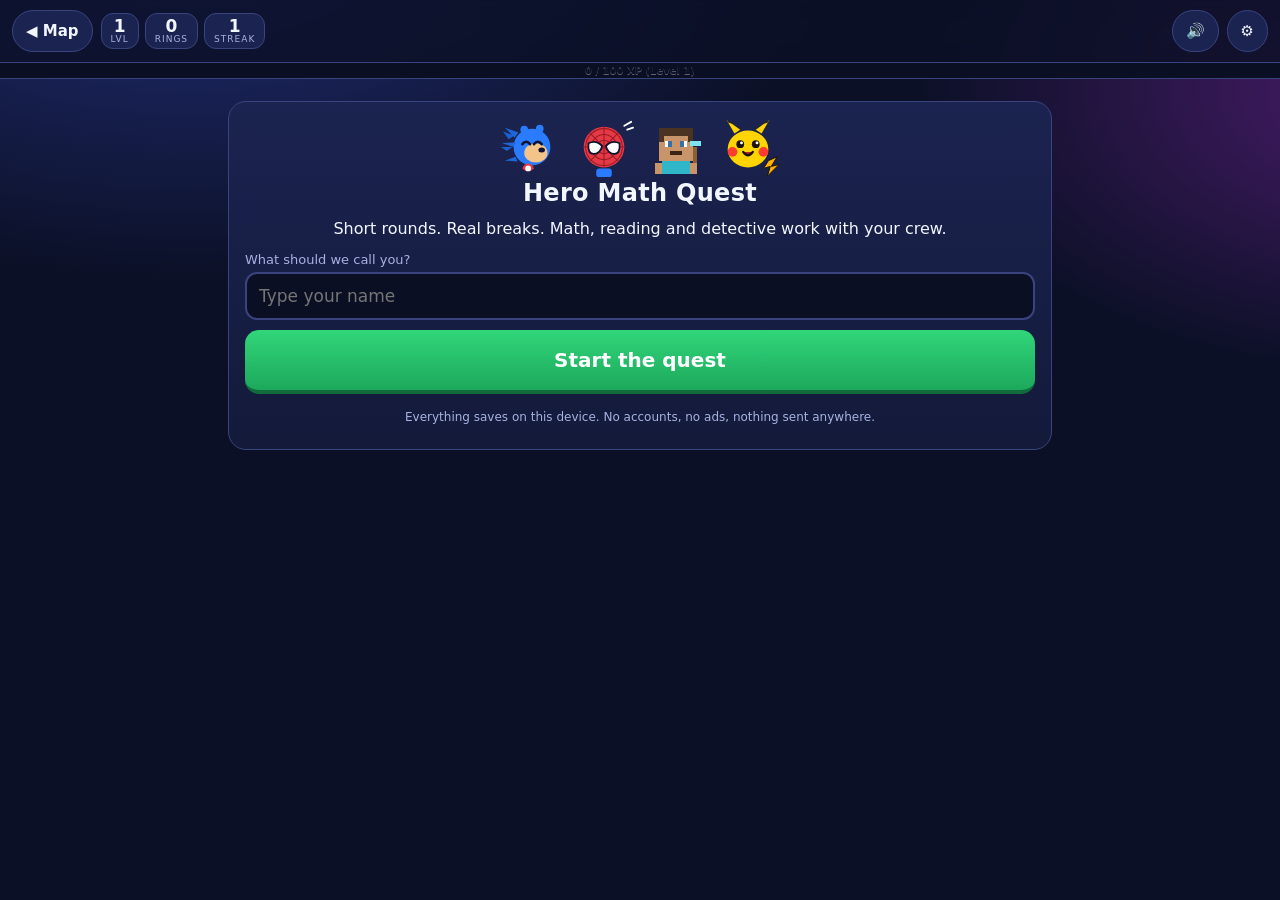
==== index.html @ c88f2ae6 "Hero Math Quest: worksheet-driven math, reading and logic game Turns six printed 3rd/4th grade works" ====
<!DOCTYPE html>
<html lang="en">
<head>
<meta charset="utf-8">
<meta name="viewport" content="width=device-width, initial-scale=1, viewport-fit=cover">
<title>Hero Math Quest</title>
<meta name="description" content="Math, reading and logic quests starring a speedster, a web-hero, a blocky miner and an electric mouse.">
<meta name="theme-color" content="#0b1026">
<link rel="stylesheet" href="css/style.css">
<link rel="icon" href="data:image/svg+xml,<svg xmlns='http://www.w3.org/2000/svg' viewBox='0 0 32 32'><text y='26' font-size='26'>&#9733;</text></svg>">
</head>
<body>

<div id="fx-layer" aria-hidden="true"></div>

<header id="topbar">
  <button id="btn-home" class="chip" type="button" title="Back to map">&#9664; Map</button>
  <div id="hud">
    <span class="hud-item" title="Level"><b id="hud-level">1</b><small>LVL</small></span>
    <span class="hud-item" title="Rings (coins)"><b id="hud-coins">0</b><small>RINGS</small></span>
    <span class="hud-item" title="Day streak"><b id="hud-streak">0</b><small>STREAK</small></span>
  </div>
  <div id="topbar-right">
    <button id="btn-sound" class="chip" type="button" title="Sound on/off">&#128266;</button>
    <button id="btn-settings" class="chip" type="button" title="Settings">&#9881;</button>
  </div>
</header>

<div id="xpwrap"><div id="xpbar"></div><span id="xptext">0 / 100 XP</span></div>

<main id="app" aria-live="polite"></main>

<div id="modal" class="hidden" role="dialog" aria-modal="true">
  <div id="modal-card"></div>
</div>

<script type="module" src="js/main.js"></script>
</body>
</html>
---- css/style.css ----
/* Hero Math Quest - arcade theme. Mobile first, big touch targets. */

:root{
  --bg:#0b1026;
  --bg2:#131a3a;
  --panel:#1b2350;
  --panel2:#232c60;
  --ink:#f2f6ff;
  --muted:#a7b2e0;
  --line:#39447f;

  --sonic:#2a7bff;
  --mine:#5ac35a;
  --spidey:#e63946;
  --poke:#ffd400;
  --mystery:#a259ff;
  --detective:#ff8a3d;
  --logic:#19d3c5;
  --story:#ff5fa2;

  --good:#31d67a;
  --bad:#ff5c72;
  --radius:18px;
  --tap:56px;
}

*{box-sizing:border-box}
html,body{margin:0;padding:0}
body{
  background:
    radial-gradient(1100px 620px at 15% -10%, #22307a 0%, transparent 60%),
    radial-gradient(900px 520px at 110% 10%, #4a1c6b 0%, transparent 55%),
    var(--bg);
  color:var(--ink);
  font-family:"Baloo 2",Verdana,"Trebuchet MS",system-ui,-apple-system,sans-serif;
  min-height:100vh;
  -webkit-text-size-adjust:100%;
  overscroll-behavior:contain;
}
body.focus-mode #topbar #hud,
body.focus-mode #xpwrap{display:none}

h1,h2,h3{margin:0 0 .4em;line-height:1.15;letter-spacing:.3px}
p{line-height:1.55;margin:.5em 0}
button{font-family:inherit}
.hidden{display:none !important}

/* ---------- top bar ---------- */
#topbar{
  position:sticky;top:0;z-index:40;
  display:flex;align-items:center;gap:8px;
  padding:10px 12px calc(10px + env(safe-area-inset-top,0)) 12px;
  padding-top:calc(10px + env(safe-area-inset-top,0));
  background:rgba(11,16,38,.82);backdrop-filter:blur(10px);
  border-bottom:1px solid var(--line);
}
#topbar-right{margin-left:auto;display:flex;gap:8px}
.chip{
  background:var(--panel);color:var(--ink);border:1px solid var(--line);
  border-radius:999px;padding:9px 13px;font-size:15px;font-weight:700;
  cursor:pointer;min-height:42px;
}
.chip:active{transform:translateY(1px)}
#hud{display:flex;gap:6px;flex-wrap:wrap}
.hud-item{
  background:var(--panel);border:1px solid var(--line);border-radius:12px;
  padding:4px 9px;display:flex;flex-direction:column;align-items:center;line-height:1
}
.hud-item b{font-size:17px}
.hud-item small{font-size:9px;color:var(--muted);letter-spacing:1px}

#xpwrap{position:relative;height:16px;background:#0a0f24;border-bottom:1px solid var(--line)}
#xpbar{height:100%;width:0;background:linear-gradient(90deg,#ffd400,#ff8a3d);transition:width .5s ease}
#xptext{
  position:absolute;inset:0;text-align:center;font-size:10px;line-height:16px;
  color:#0b1026;font-weight:800;text-shadow:0 1px 0 rgba(255,255,255,.35)
}

#app{max-width:860px;margin:0 auto;padding:16px 14px 90px}

/* ---------- generic panels ---------- */
.panel{
  background:linear-gradient(180deg,var(--panel),var(--bg2));
  border:1px solid var(--line);border-radius:var(--radius);
  padding:16px;margin:0 0 14px;
}
.muted{color:var(--muted)}
.center{text-align:center}
.row{display:flex;gap:10px;flex-wrap:wrap;align-items:center}
.spacer{flex:1}

.btn{
  display:inline-flex;align-items:center;justify-content:center;gap:8px;
  background:linear-gradient(180deg,#3550c8,#2536a0);
  color:#fff;border:0;border-bottom:4px solid #17206b;
  border-radius:14px;padding:0 20px;min-height:var(--tap);
  font-size:18px;font-weight:800;cursor:pointer;
}
.btn:active{transform:translateY(2px);border-bottom-width:2px}
.btn.big{width:100%;font-size:20px;min-height:64px}
.btn.ghost{background:transparent;border:2px solid var(--line);border-bottom-width:2px;color:var(--ink)}
.btn.go{background:linear-gradient(180deg,#31d67a,#1da85c);border-bottom-color:#116b3a}
.btn.warn{background:linear-gradient(180deg,#ff8a3d,#e0641a);border-bottom-color:#8c3c08}

/* ---------- player card ---------- */
#playercard{display:flex;gap:14px;align-items:center}
#playercard .avatar{width:74px;height:74px;flex:0 0 74px}
#playercard .who{flex:1;min-width:0}
#playercard h2{margin:0;font-size:22px}
.badgestrip{display:flex;gap:5px;flex-wrap:wrap;margin-top:6px}
.badge{
  font-size:11px;padding:3px 8px;border-radius:999px;
  background:#0a0f24;border:1px solid var(--line);color:var(--muted)
}
.badge.on{background:linear-gradient(180deg,#ffd400,#ff8a3d);color:#231a00;border-color:#ffd400;font-weight:800}

/* ---------- world map ---------- */
.worldgrid{display:grid;grid-template-columns:repeat(auto-fill,minmax(158px,1fr));gap:12px}
.world{
  position:relative;text-align:left;cursor:pointer;color:var(--ink);
  background:linear-gradient(180deg,var(--panel2),var(--bg2));
  border:2px solid var(--line);border-bottom-width:5px;border-radius:var(--radius);
  padding:12px;min-height:150px;display:flex;flex-direction:column;gap:6px;
}
.world:active{transform:translateY(2px)}
.world .art{height:56px;display:flex;align-items:center;justify-content:center}
.world .art svg{height:56px;width:auto}
.world b{font-size:16px;line-height:1.15}
.world span{font-size:12px;color:var(--muted);line-height:1.3}
.world .lvlpill{
  position:absolute;top:8px;right:8px;font-size:10px;font-weight:800;
  background:#0a0f24;border:1px solid var(--line);border-radius:999px;padding:2px 7px
}
.world[data-c="sonic"]{border-color:var(--sonic)}
.world[data-c="mine"]{border-color:var(--mine)}
.world[data-c="spidey"]{border-color:var(--spidey)}
.world[data-c="poke"]{border-color:var(--poke)}
.world[data-c="mystery"]{border-color:var(--mystery)}
.world[data-c="detective"]{border-color:var(--detective)}
.world[data-c="logic"]{border-color:var(--logic)}
.world[data-c="story"]{border-color:var(--story)}
.world[data-c="boss"]{border-color:#fff}

/* ---------- question screen ---------- */
.qhead{display:flex;align-items:center;gap:10px;margin-bottom:10px}
.qhead .sprite{width:56px;height:56px;flex:0 0 56px}
.qhead .qmeta{font-size:12px;color:var(--muted)}
.pips{display:flex;gap:5px;margin-left:auto;flex-wrap:wrap;justify-content:flex-end}
.pip{width:13px;height:13px;border-radius:50%;background:#0a0f24;border:2px solid var(--line)}
.pip.ok{background:var(--good);border-color:var(--good)}
.pip.no{background:var(--bad);border-color:var(--bad)}
.pip.now{border-color:#ffd400;transform:scale(1.25)}

.qcard{
  background:linear-gradient(180deg,#101637,#0c1130);
  border:2px solid var(--line);border-radius:var(--radius);
  padding:18px 16px;margin-bottom:12px;
}
.qtext{font-size:20px;line-height:1.5}
.qtext .num{color:#ffd400;font-weight:800}
.bigexpr{font-size:clamp(38px,12vw,64px);font-weight:800;text-align:center;letter-spacing:2px;margin:6px 0 2px}
.storybox{max-height:44vh;overflow:auto;font-size:17px;line-height:1.6;padding-right:6px}
.storybox p{margin:.55em 0}
.tag{
  display:inline-block;font-size:10px;font-weight:800;letter-spacing:1px;
  padding:3px 8px;border-radius:999px;background:#0a0f24;border:1px solid var(--line);
  color:var(--muted);margin-bottom:8px
}
.tag.trap{background:#4a1220;border-color:var(--bad);color:#ffc2cb}

/* answer input */
.answerline{
  display:flex;align-items:center;justify-content:center;gap:10px;margin:6px 0 10px
}
#answerbox{
  min-width:150px;text-align:center;font-size:38px;font-weight:800;
  background:#0a0f24;border:3px dashed var(--line);border-radius:14px;
  padding:6px 14px;color:#ffd400;min-height:62px;line-height:50px
}
#answerbox.ok{border-color:var(--good);border-style:solid;color:var(--good)}
#answerbox.no{border-color:var(--bad);border-style:solid;color:var(--bad)}

.keypad{display:grid;grid-template-columns:repeat(3,1fr);gap:9px;max-width:340px;margin:0 auto}
.keypad button{
  min-height:60px;font-size:26px;font-weight:800;color:var(--ink);
  background:linear-gradient(180deg,var(--panel2),#1a2250);
  border:1px solid var(--line);border-bottom:4px solid #131a44;border-radius:14px;cursor:pointer
}
.keypad button:active{transform:translateY(2px);border-bottom-width:2px}
.keypad button.act{background:linear-gradient(180deg,#31d67a,#1da85c);border-bottom-color:#116b3a}
.keypad button.del{background:linear-gradient(180deg,#3b4477,#2a3160)}

/* multiple choice */
.choices{display:grid;gap:10px}
.choice{
  text-align:left;font-size:18px;font-weight:700;color:var(--ink);
  background:linear-gradient(180deg,var(--panel2),#1a2250);
  border:2px solid var(--line);border-bottom-width:5px;border-radius:14px;
  padding:14px 16px;min-height:var(--tap);cursor:pointer;line-height:1.35
}
.choice:active{transform:translateY(2px)}
.choice.ok{border-color:var(--good);background:linear-gradient(180deg,#12482c,#0d3220)}
.choice.no{border-color:var(--bad);background:linear-gradient(180deg,#4a1220,#330c16);opacity:.85}
.choice .lt{display:inline-block;width:26px;color:#ffd400;font-weight:800}

/* steps scaffold */
.steps{display:grid;gap:10px;margin:10px 0}
.step{
  display:flex;gap:10px;align-items:center;
  background:#0d1230;border:2px solid var(--line);border-radius:14px;padding:10px 12px
}
.step.done{border-color:var(--good)}
.step.active{border-color:#ffd400;box-shadow:0 0 0 3px rgba(255,212,0,.15)}
.step .n{
  flex:0 0 30px;height:30px;border-radius:50%;background:#0a0f24;border:2px solid var(--line);
  display:flex;align-items:center;justify-content:center;font-weight:800;font-size:14px
}
.step.done .n{background:var(--good);border-color:var(--good);color:#04240f}
.step .lbl{flex:1;font-size:15px}
.step .val{font-weight:800;font-size:20px;color:#ffd400;min-width:44px;text-align:right}

/* feedback */
.fb{border-radius:14px;padding:12px 14px;margin:10px 0;font-size:16px;line-height:1.5}
.fb.ok{background:#12482c;border:2px solid var(--good)}
.fb.no{background:#3a1020;border:2px solid var(--bad)}
.fb b{color:#ffd400}

/* grid puzzle (logic + detective) */
.gridwrap{overflow-x:auto;margin:8px 0}
table.lgrid{border-collapse:collapse;width:100%;min-width:320px;font-size:14px}
table.lgrid th,table.lgrid td{border:1px solid var(--line);padding:7px 6px;text-align:center}
table.lgrid th{background:#0a0f24;color:var(--muted);font-size:12px}
table.lgrid th.rowh{text-align:left;color:var(--ink);font-size:13px}
table.lgrid td button{
  width:100%;min-height:40px;font-size:19px;font-weight:800;cursor:pointer;
  background:#111737;border:1px solid var(--line);border-radius:8px;color:var(--ink)
}
table.lgrid td button[data-v="O"]{background:#12482c;border-color:var(--good);color:#7cf0a8}
table.lgrid td button[data-v="X"]{background:#3a1020;border-color:var(--bad);color:#ffb3bf}

/* clue list */
ul.clues{list-style:none;padding:0;margin:8px 0}
ul.clues li{
  background:#0d1230;border:1px solid var(--line);border-left:4px solid var(--detective);
  border-radius:10px;padding:9px 12px;margin-bottom:7px;font-size:15px;line-height:1.45
}
ul.suspects{list-style:none;padding:0;margin:8px 0}
ul.suspects li{
  background:#0d1230;border:1px solid var(--line);border-radius:10px;
  padding:9px 12px;margin-bottom:7px;font-size:15px
}
ul.suspects li b{color:#ffd400}

/* reward / break screens */
.rewardart{font-size:64px;line-height:1;margin:6px 0}
.bigstat{font-size:52px;font-weight:800;color:#ffd400;line-height:1}
.breaktimer{font-size:66px;font-weight:800;color:#31d67a;letter-spacing:3px}
.brainbreak{background:linear-gradient(180deg,#123a2a,#0c2a1e);border-color:var(--good)}
.movecard{font-size:22px;font-weight:800;line-height:1.35;margin:10px 0}

/* shop */
.shopgrid{display:grid;grid-template-columns:repeat(auto-fill,minmax(120px,1fr));gap:10px}
.shopitem{
  background:linear-gradient(180deg,var(--panel2),#1a2250);border:2px solid var(--line);
  border-radius:14px;padding:10px;text-align:center;cursor:pointer
}
.shopitem.owned{border-color:var(--good)}
.shopitem.equipped{border-color:#ffd400;box-shadow:0 0 0 3px rgba(255,212,0,.18)}
.shopitem svg{height:56px}
.shopitem .price{font-size:13px;color:#ffd400;font-weight:800}

/* modal */
#modal{
  position:fixed;inset:0;z-index:80;display:flex;align-items:center;justify-content:center;
  background:rgba(4,7,20,.72);padding:16px
}
#modal-card{
  background:linear-gradient(180deg,var(--panel),var(--bg2));
  border:2px solid var(--line);border-radius:20px;padding:18px;
  max-width:460px;width:100%;max-height:86vh;overflow:auto
}
input[type=text],input[type=number],select{
  background:#0a0f24;color:var(--ink);border:2px solid var(--line);border-radius:12px;
  padding:12px;font-size:17px;width:100%;font-family:inherit
}
label.field{display:block;margin:10px 0}
label.field span{display:block;font-size:13px;color:var(--muted);margin-bottom:5px}
label.check{display:flex;gap:10px;align-items:center;margin:12px 0;font-size:16px}
label.check input{width:24px;height:24px}

/* fx */
#fx-layer{position:fixed;inset:0;pointer-events:none;z-index:70;overflow:hidden}
.confetti{position:absolute;width:11px;height:11px;border-radius:2px;animation:fall linear forwards}
@keyframes fall{
  0%{transform:translateY(-20px) rotate(0);opacity:1}
  100%{transform:translateY(105vh) rotate(720deg);opacity:.9}
}
.floater{
  position:absolute;font-weight:800;font-size:26px;color:#ffd400;
  text-shadow:0 2px 0 #000;animation:floatup 1s ease-out forwards
}
@keyframes floatup{
  0%{transform:translateY(0) scale(.7);opacity:0}
  25%{transform:translateY(-14px) scale(1.15);opacity:1}
  100%{transform:translateY(-72px) scale(1);opacity:0}
}
.shake{animation:shake .32s}
@keyframes shake{
  0%,100%{transform:translateX(0)}
  20%{transform:translateX(-9px)}40%{transform:translateX(9px)}
  60%{transform:translateX(-5px)}80%{transform:translateX(5px)}
}
.pop{animation:pop .34s}
@keyframes pop{0%{transform:scale(.86)}55%{transform:scale(1.1)}100%{transform:scale(1)}}
.dash{animation:dash .7s ease-out}
@keyframes dash{
  0%{transform:translateX(0)}45%{transform:translateX(46px) scaleX(1.12)}
  100%{transform:translateX(0)}
}
.bob{animation:bob 2.4s ease-in-out infinite}
@keyframes bob{0%,100%{transform:translateY(0)}50%{transform:translateY(-6px)}}

@media (prefers-reduced-motion: reduce){
  *{animation:none !important;transition:none !important}
}
body.no-motion .bob,body.no-motion .dash,body.no-motion .confetti{animation:none !important}
body.no-motion .confetti{display:none}

@media (min-width:620px){
  #app{padding:22px 18px 90px}
  .qtext{font-size:22px}
}
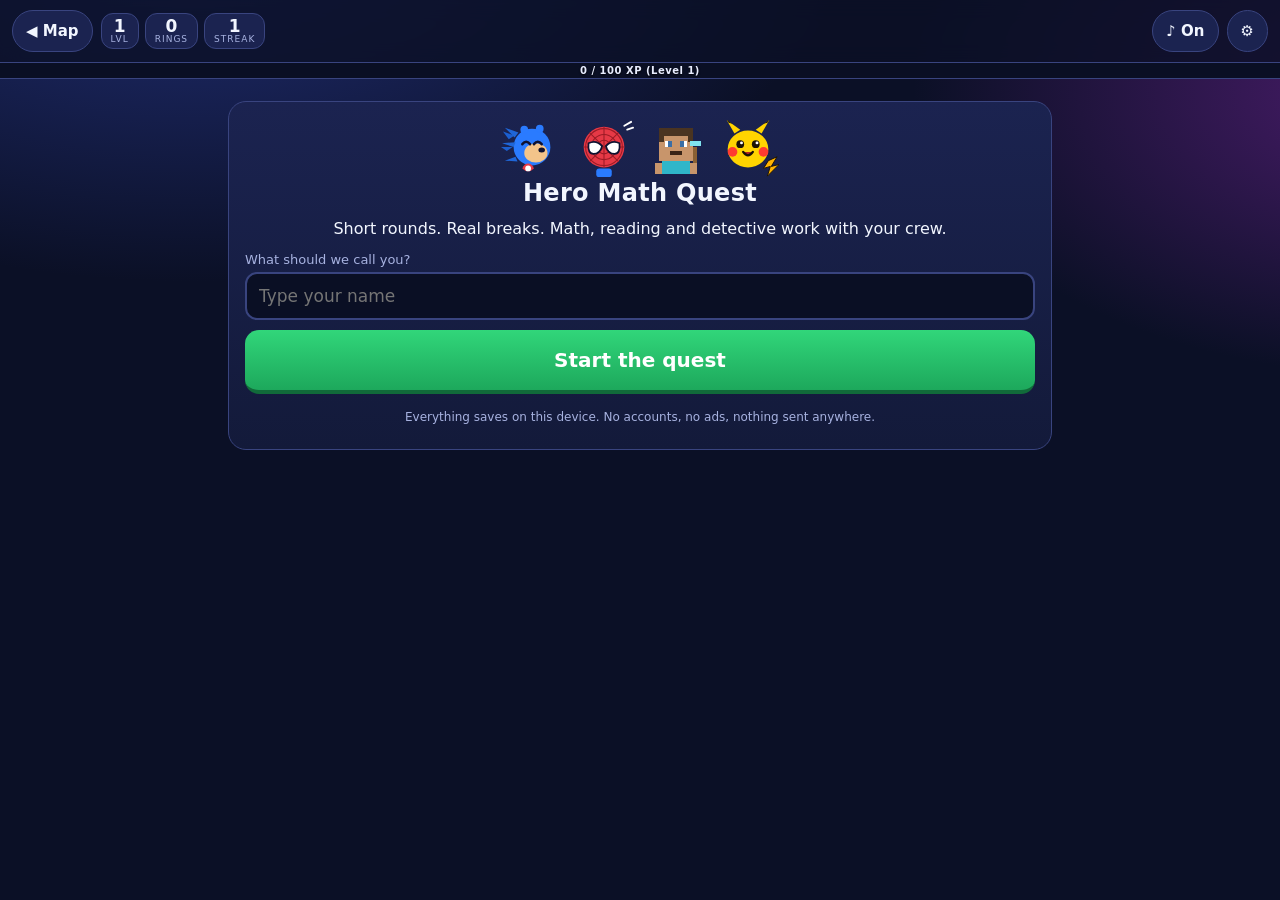
==== commit c1b0890e: "Tune starting difficulty and fix readability details - Start each skill at level 2, and drop single-" ====
--- a/index.html
+++ b/index.html
@@ -21,7 +21,7 @@
     <span class="hud-item" title="Day streak"><b id="hud-streak">0</b><small>STREAK</small></span>
   </div>
   <div id="topbar-right">
-    <button id="btn-sound" class="chip" type="button" title="Sound on/off">&#128266;</button>
+    <button id="btn-sound" class="chip" type="button" title="Sound on/off">&#9834; On</button>
     <button id="btn-settings" class="chip" type="button" title="Settings">&#9881;</button>
   </div>
 </header>
--- a/css/style.css
+++ b/css/style.css
@@ -58,7 +58,7 @@
 .chip{
   background:var(--panel);color:var(--ink);border:1px solid var(--line);
   border-radius:999px;padding:9px 13px;font-size:15px;font-weight:700;
-  cursor:pointer;min-height:42px;
+  cursor:pointer;min-height:42px;white-space:nowrap;
 }
 .chip:active{transform:translateY(1px)}
 #hud{display:flex;gap:6px;flex-wrap:wrap}
@@ -73,7 +73,8 @@
 #xpbar{height:100%;width:0;background:linear-gradient(90deg,#ffd400,#ff8a3d);transition:width .5s ease}
 #xptext{
   position:absolute;inset:0;text-align:center;font-size:10px;line-height:16px;
-  color:#0b1026;font-weight:800;text-shadow:0 1px 0 rgba(255,255,255,.35)
+  color:#e8edff;font-weight:800;letter-spacing:.5px;
+  text-shadow:0 1px 2px rgba(0,0,0,.85)
 }
 
 #app{max-width:860px;margin:0 auto;padding:16px 14px 90px}
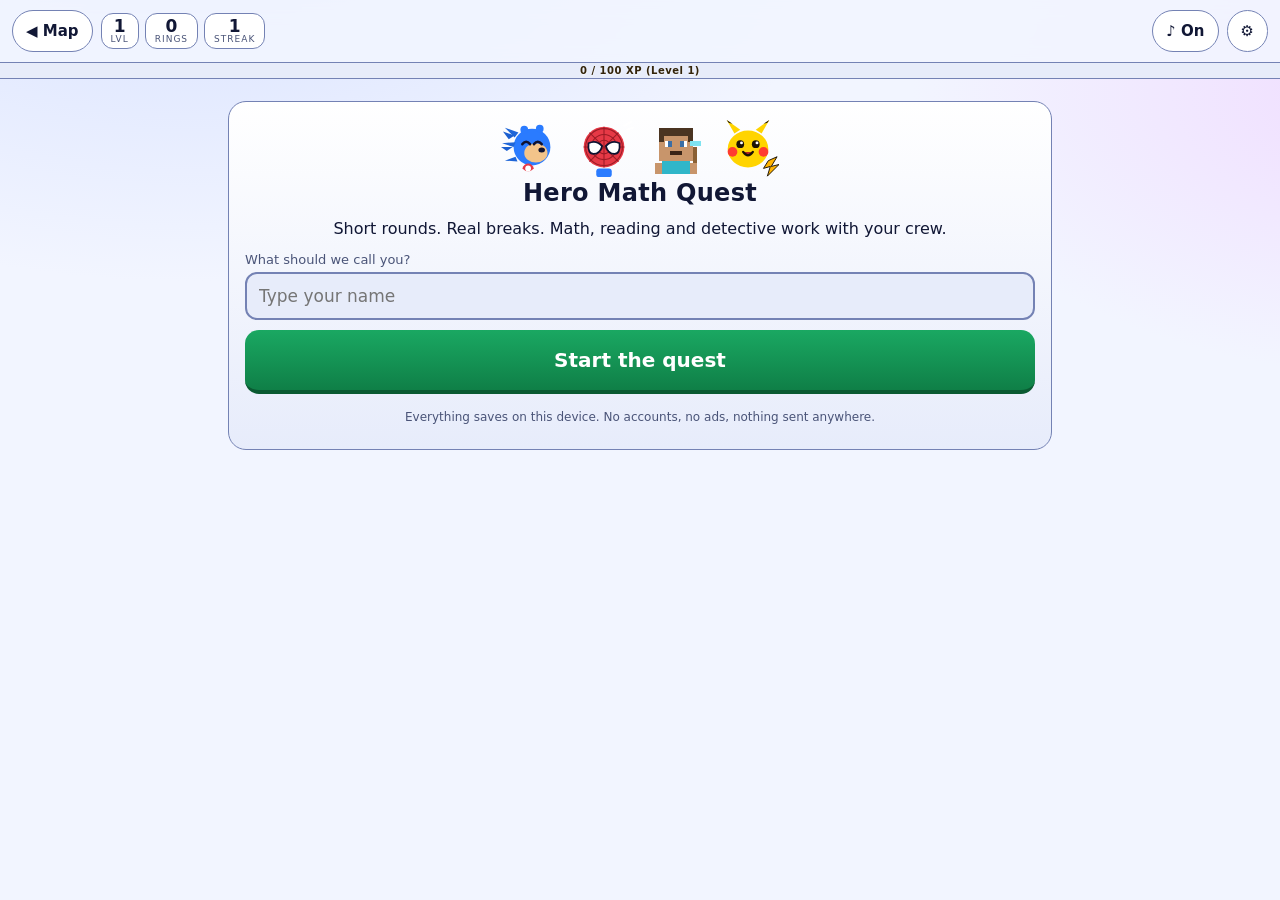
==== commit f11dec11: "Add light / dark / auto color theme The theme follows the device by default and can be pinned to Lig" ====
--- a/index.html
+++ b/index.html
@@ -6,6 +6,20 @@
 <title>Hero Math Quest</title>
 <meta name="description" content="Math, reading and logic quests starring a speedster, a web-hero, a blocky miner and an electric mouse.">
 <meta name="theme-color" content="#0b1026">
+<script>
+  /* Resolve the saved color theme before first paint so light mode never flashes dark. */
+  (function () {
+    var pref = 'auto';
+    try { pref = (JSON.parse(localStorage.getItem('hmq.save.v1') || '{}').theme) || 'auto'; } catch (e) {}
+    var light = pref === 'light' ||
+      (pref !== 'dark' && window.matchMedia && window.matchMedia('(prefers-color-scheme: light)').matches);
+    document.documentElement.dataset.theme = light ? 'light' : 'dark';
+    if (light) {
+      var bar = document.querySelector('meta[name="theme-color"]');
+      if (bar) bar.setAttribute('content', '#f2f5ff');
+    }
+  })();
+</script>
 <link rel="stylesheet" href="css/style.css">
 <link rel="icon" href="data:image/svg+xml,<svg xmlns='http://www.w3.org/2000/svg' viewBox='0 0 32 32'><text y='26' font-size='26'>&#9733;</text></svg>">
 </head>
--- a/css/style.css
+++ b/css/style.css
@@ -1,13 +1,26 @@
-/* Hero Math Quest - arcade theme. Mobile first, big touch targets. */
+/* Hero Math Quest - arcade theme. Mobile first, big touch targets.
+   All colors go through tokens so the light theme is a single override block. */
 
 :root{
+  color-scheme:dark;
+
   --bg:#0b1026;
   --bg2:#131a3a;
+  --bg-glow1:#22307a;
+  --bg-glow2:#4a1c6b;
   --panel:#1b2350;
   --panel2:#232c60;
+  --raise-b:#1a2250;   /* bottom of a raised control gradient */
+  --sunk:#0d1230;      /* step + clue rows */
+  --inset:#0a0f24;     /* recessed wells: xp track, pills, answer box */
+  --cell-bg:#111737;
+  --qcard-a:#101637;
+  --qcard-b:#0c1130;
   --ink:#f2f6ff;
   --muted:#a7b2e0;
   --line:#39447f;
+  --topbar-bg:rgba(11,16,38,.82);
+  --scrim:rgba(4,7,20,.72);
 
   --sonic:#2a7bff;
   --mine:#5ac35a;
@@ -17,19 +30,106 @@
   --detective:#ff8a3d;
   --logic:#19d3c5;
   --story:#ff5fa2;
+  --boss-line:#fff;
 
   --good:#31d67a;
   --bad:#ff5c72;
+  --ok-bg:#12482c;
+  --ok-bg2:#0d3220;
+  --ok-ink:#7cf0a8;
+  --bad-bg:#3a1020;
+  --bad-bg2:#330c16;
+  --bad-ink:#ffb3bf;
+  --on-good-ink:#04240f;
+
+  --accent:#ffd400;        /* decorative fills */
+  --accent2:#ff8a3d;
+  --accent-ink:#ffd400;    /* accent used as text */
+  --accent-line:#ffd400;   /* accent used as an active border */
+  --accent-glow:rgba(255,212,0,.16);
+
+  --btn-a:#3550c8;  --btn-b:#2536a0;  --btn-edge:#17206b;
+  --go-a:#31d67a;   --go-b:#1da85c;   --go-edge:#116b3a;
+  --warn-a:#ff8a3d; --warn-b:#e0641a; --warn-edge:#8c3c08;
+  --key-edge:#131a44;
+  --del-a:#3b4477;  --del-b:#2a3160;
+
+  --xptext-ink:#e8edff;
+  --xptext-shadow:rgba(0,0,0,.85);
+  --fx-ink:#ffd400;
+  --fx-shadow:#000;
+  --focus:#ffd400;
+
   --radius:18px;
   --tap:56px;
+}
+
+/* ---------- light theme ----------
+   data-theme is resolved to "light" or "dark" before first paint (see index.html).
+   Every value here is picked for >=4.5:1 on text and >=3:1 on borders/controls. */
+:root[data-theme="light"]{
+  color-scheme:light;
+
+  --bg:#f2f5ff;
+  --bg2:#e7ecfb;
+  --bg-glow1:#d7e1ff;
+  --bg-glow2:#f0dcff;
+  --panel:#ffffff;
+  --panel2:#f4f7ff;
+  --raise-b:#e6ecfb;
+  --sunk:#eef1fc;
+  --inset:#e7ecfa;
+  --cell-bg:#f4f7ff;
+  --qcard-a:#ffffff;
+  --qcard-b:#f4f7ff;
+  --ink:#111735;
+  --muted:#4a5478;
+  --line:#7482b4;
+  --topbar-bg:rgba(242,245,255,.88);
+  --scrim:rgba(17,23,53,.45);
+
+  --sonic:#1662d8;
+  --mine:#2f8f36;
+  --spidey:#cf2033;
+  --poke:#a07b00;
+  --mystery:#7b3fd6;
+  --detective:#b8560f;
+  --logic:#0d8a80;
+  --story:#cc3576;
+  --boss-line:#3a4480;
+
+  --good:#157a49;
+  --bad:#c1223a;
+  --ok-bg:#dcf3e6;
+  --ok-bg2:#c9ecd9;
+  --ok-ink:#0d6438;
+  --bad-bg:#fde5e9;
+  --bad-bg2:#f9d3da;
+  --bad-ink:#9c1728;
+  --on-good-ink:#ffffff;
+
+  --accent-ink:#8a5300;
+  --accent-line:#a86f00;
+  --accent-glow:rgba(168,111,0,.22);
+
+  --go-a:#1aa862;   --go-b:#0f7f47;   --go-edge:#0a5a32;
+  --warn-a:#e8721f; --warn-b:#c25409; --warn-edge:#8a3a05;
+  --key-edge:#c3cbe6;
+  --del-a:#dfe4f5;  --del-b:#ccd4ec;
+
+  --xptext-ink:#33240a;
+  --xptext-shadow:rgba(255,255,255,.75);
+  --fx-ink:#8a5300;
+  --fx-shadow:rgba(255,255,255,.9);
+  --focus:#1436c8;
 }
 
 *{box-sizing:border-box}
 html,body{margin:0;padding:0}
 body{
   background:
-    radial-gradient(1100px 620px at 15% -10%, #22307a 0%, transparent 60%),
-    radial-gradient(900px 520px at 110% 10%, #4a1c6b 0%, transparent 55%),
+    radial-gradient(1100px 620px at 15% -10%, var(--bg-glow1) 0%, transparent 60%),
+    radial-gradient(900px 520px at 110% 10%, var(--bg-glow2) 0%, transparent 55%),
     var(--bg);
   color:var(--ink);
   font-family:"Baloo 2",Verdana,"Trebuchet MS",system-ui,-apple-system,sans-serif;
@@ -45,13 +145,17 @@
 button{font-family:inherit}
 .hidden{display:none !important}
 
+/* keyboard focus has to be visible in both themes */
+:focus-visible{outline:3px solid var(--focus);outline-offset:2px}
+.keypad button:focus-visible,.choice:focus-visible,.world:focus-visible{outline-offset:1px}
+
 /* ---------- top bar ---------- */
 #topbar{
   position:sticky;top:0;z-index:40;
   display:flex;align-items:center;gap:8px;
   padding:10px 12px calc(10px + env(safe-area-inset-top,0)) 12px;
   padding-top:calc(10px + env(safe-area-inset-top,0));
-  background:rgba(11,16,38,.82);backdrop-filter:blur(10px);
+  background:var(--topbar-bg);backdrop-filter:blur(10px);
   border-bottom:1px solid var(--line);
 }
 #topbar-right{margin-left:auto;display:flex;gap:8px}
@@ -69,12 +173,12 @@
 .hud-item b{font-size:17px}
 .hud-item small{font-size:9px;color:var(--muted);letter-spacing:1px}
 
-#xpwrap{position:relative;height:16px;background:#0a0f24;border-bottom:1px solid var(--line)}
-#xpbar{height:100%;width:0;background:linear-gradient(90deg,#ffd400,#ff8a3d);transition:width .5s ease}
+#xpwrap{position:relative;height:16px;background:var(--inset);border-bottom:1px solid var(--line)}
+#xpbar{height:100%;width:0;background:linear-gradient(90deg,var(--accent),var(--accent2));transition:width .5s ease}
 #xptext{
   position:absolute;inset:0;text-align:center;font-size:10px;line-height:16px;
-  color:#e8edff;font-weight:800;letter-spacing:.5px;
-  text-shadow:0 1px 2px rgba(0,0,0,.85)
+  color:var(--xptext-ink);font-weight:800;letter-spacing:.5px;
+  text-shadow:0 1px 2px var(--xptext-shadow)
 }
 
 #app{max-width:860px;margin:0 auto;padding:16px 14px 90px}
@@ -92,16 +196,16 @@
 
 .btn{
   display:inline-flex;align-items:center;justify-content:center;gap:8px;
-  background:linear-gradient(180deg,#3550c8,#2536a0);
-  color:#fff;border:0;border-bottom:4px solid #17206b;
+  background:linear-gradient(180deg,var(--btn-a),var(--btn-b));
+  color:#fff;border:0;border-bottom:4px solid var(--btn-edge);
   border-radius:14px;padding:0 20px;min-height:var(--tap);
   font-size:18px;font-weight:800;cursor:pointer;
 }
 .btn:active{transform:translateY(2px);border-bottom-width:2px}
 .btn.big{width:100%;font-size:20px;min-height:64px}
 .btn.ghost{background:transparent;border:2px solid var(--line);border-bottom-width:2px;color:var(--ink)}
-.btn.go{background:linear-gradient(180deg,#31d67a,#1da85c);border-bottom-color:#116b3a}
-.btn.warn{background:linear-gradient(180deg,#ff8a3d,#e0641a);border-bottom-color:#8c3c08}
+.btn.go{background:linear-gradient(180deg,var(--go-a),var(--go-b));border-bottom-color:var(--go-edge)}
+.btn.warn{background:linear-gradient(180deg,var(--warn-a),var(--warn-b));border-bottom-color:var(--warn-edge)}
 
 /* ---------- player card ---------- */
 #playercard{display:flex;gap:14px;align-items:center}
@@ -111,9 +215,9 @@
 .badgestrip{display:flex;gap:5px;flex-wrap:wrap;margin-top:6px}
 .badge{
   font-size:11px;padding:3px 8px;border-radius:999px;
-  background:#0a0f24;border:1px solid var(--line);color:var(--muted)
-}
-.badge.on{background:linear-gradient(180deg,#ffd400,#ff8a3d);color:#231a00;border-color:#ffd400;font-weight:800}
+  background:var(--inset);border:1px solid var(--line);color:var(--muted)
+}
+.badge.on{background:linear-gradient(180deg,var(--accent),var(--accent2));color:#231a00;border-color:var(--accent);font-weight:800}
 
 /* ---------- world map ---------- */
 .worldgrid{display:grid;grid-template-columns:repeat(auto-fill,minmax(158px,1fr));gap:12px}
@@ -130,7 +234,7 @@
 .world span{font-size:12px;color:var(--muted);line-height:1.3}
 .world .lvlpill{
   position:absolute;top:8px;right:8px;font-size:10px;font-weight:800;
-  background:#0a0f24;border:1px solid var(--line);border-radius:999px;padding:2px 7px
+  background:var(--inset);border:1px solid var(--line);border-radius:999px;padding:2px 7px
 }
 .world[data-c="sonic"]{border-color:var(--sonic)}
 .world[data-c="mine"]{border-color:var(--mine)}
@@ -140,34 +244,36 @@
 .world[data-c="detective"]{border-color:var(--detective)}
 .world[data-c="logic"]{border-color:var(--logic)}
 .world[data-c="story"]{border-color:var(--story)}
-.world[data-c="boss"]{border-color:#fff}
+.world[data-c="boss"]{border-color:var(--boss-line)}
 
 /* ---------- question screen ---------- */
 .qhead{display:flex;align-items:center;gap:10px;margin-bottom:10px}
 .qhead .sprite{width:56px;height:56px;flex:0 0 56px}
 .qhead .qmeta{font-size:12px;color:var(--muted)}
 .pips{display:flex;gap:5px;margin-left:auto;flex-wrap:wrap;justify-content:flex-end}
-.pip{width:13px;height:13px;border-radius:50%;background:#0a0f24;border:2px solid var(--line)}
+.pip{width:13px;height:13px;border-radius:50%;background:var(--inset);border:2px solid var(--line)}
 .pip.ok{background:var(--good);border-color:var(--good)}
 .pip.no{background:var(--bad);border-color:var(--bad)}
-.pip.now{border-color:#ffd400;transform:scale(1.25)}
+.pip.now{border-color:var(--accent-line);transform:scale(1.25)}
 
 .qcard{
-  background:linear-gradient(180deg,#101637,#0c1130);
+  background:linear-gradient(180deg,var(--qcard-a),var(--qcard-b));
   border:2px solid var(--line);border-radius:var(--radius);
   padding:18px 16px;margin-bottom:12px;
 }
 .qtext{font-size:20px;line-height:1.5}
-.qtext .num{color:#ffd400;font-weight:800}
+.qtext .num{color:var(--accent-ink);font-weight:800}
 .bigexpr{font-size:clamp(38px,12vw,64px);font-weight:800;text-align:center;letter-spacing:2px;margin:6px 0 2px}
 .storybox{max-height:44vh;overflow:auto;font-size:17px;line-height:1.6;padding-right:6px}
 .storybox p{margin:.55em 0}
+.storybox hr{border:0;border-top:1px solid var(--line)}
 .tag{
   display:inline-block;font-size:10px;font-weight:800;letter-spacing:1px;
-  padding:3px 8px;border-radius:999px;background:#0a0f24;border:1px solid var(--line);
+  padding:3px 8px;border-radius:999px;background:var(--inset);border:1px solid var(--line);
   color:var(--muted);margin-bottom:8px
 }
-.tag.trap{background:#4a1220;border-color:var(--bad);color:#ffc2cb}
+.tag.trap{background:var(--bad-bg);border-color:var(--bad);color:var(--bad-ink)}
+hr.rule{border:0;border-top:1px solid var(--line);opacity:.6;margin:12px 0}
 
 /* answer input */
 .answerline{
@@ -175,105 +281,109 @@
 }
 #answerbox{
   min-width:150px;text-align:center;font-size:38px;font-weight:800;
-  background:#0a0f24;border:3px dashed var(--line);border-radius:14px;
-  padding:6px 14px;color:#ffd400;min-height:62px;line-height:50px
-}
-#answerbox.ok{border-color:var(--good);border-style:solid;color:var(--good)}
-#answerbox.no{border-color:var(--bad);border-style:solid;color:var(--bad)}
+  background:var(--inset);border:3px dashed var(--line);border-radius:14px;
+  padding:6px 14px;color:var(--accent-ink);min-height:62px;line-height:50px
+}
+#answerbox.ok{border-color:var(--good);border-style:solid;color:var(--ok-ink)}
+#answerbox.no{border-color:var(--bad);border-style:solid;color:var(--bad-ink)}
 
 .keypad{display:grid;grid-template-columns:repeat(3,1fr);gap:9px;max-width:340px;margin:0 auto}
 .keypad button{
   min-height:60px;font-size:26px;font-weight:800;color:var(--ink);
-  background:linear-gradient(180deg,var(--panel2),#1a2250);
-  border:1px solid var(--line);border-bottom:4px solid #131a44;border-radius:14px;cursor:pointer
+  background:linear-gradient(180deg,var(--panel2),var(--raise-b));
+  border:1px solid var(--line);border-bottom:4px solid var(--key-edge);border-radius:14px;cursor:pointer
 }
 .keypad button:active{transform:translateY(2px);border-bottom-width:2px}
-.keypad button.act{background:linear-gradient(180deg,#31d67a,#1da85c);border-bottom-color:#116b3a}
-.keypad button.del{background:linear-gradient(180deg,#3b4477,#2a3160)}
+.keypad button.act{background:linear-gradient(180deg,var(--go-a),var(--go-b));border-bottom-color:var(--go-edge);color:#fff}
+.keypad button.del{background:linear-gradient(180deg,var(--del-a),var(--del-b))}
 
 /* multiple choice */
 .choices{display:grid;gap:10px}
 .choice{
   text-align:left;font-size:18px;font-weight:700;color:var(--ink);
-  background:linear-gradient(180deg,var(--panel2),#1a2250);
+  background:linear-gradient(180deg,var(--panel2),var(--raise-b));
   border:2px solid var(--line);border-bottom-width:5px;border-radius:14px;
   padding:14px 16px;min-height:var(--tap);cursor:pointer;line-height:1.35
 }
 .choice:active{transform:translateY(2px)}
-.choice.ok{border-color:var(--good);background:linear-gradient(180deg,#12482c,#0d3220)}
-.choice.no{border-color:var(--bad);background:linear-gradient(180deg,#4a1220,#330c16);opacity:.85}
-.choice .lt{display:inline-block;width:26px;color:#ffd400;font-weight:800}
+.choice.ok{border-color:var(--good);background:linear-gradient(180deg,var(--ok-bg),var(--ok-bg2))}
+.choice.no{border-color:var(--bad);background:linear-gradient(180deg,var(--bad-bg),var(--bad-bg2));opacity:.85}
+.choice .lt{display:inline-block;width:26px;color:var(--accent-ink);font-weight:800}
 
 /* steps scaffold */
 .steps{display:grid;gap:10px;margin:10px 0}
 .step{
   display:flex;gap:10px;align-items:center;
-  background:#0d1230;border:2px solid var(--line);border-radius:14px;padding:10px 12px
+  background:var(--sunk);border:2px solid var(--line);border-radius:14px;padding:10px 12px
 }
 .step.done{border-color:var(--good)}
-.step.active{border-color:#ffd400;box-shadow:0 0 0 3px rgba(255,212,0,.15)}
+.step.active{border-color:var(--accent-line);box-shadow:0 0 0 3px var(--accent-glow)}
 .step .n{
-  flex:0 0 30px;height:30px;border-radius:50%;background:#0a0f24;border:2px solid var(--line);
+  flex:0 0 30px;height:30px;border-radius:50%;background:var(--inset);border:2px solid var(--line);
   display:flex;align-items:center;justify-content:center;font-weight:800;font-size:14px
 }
-.step.done .n{background:var(--good);border-color:var(--good);color:#04240f}
+.step.done .n{background:var(--good);border-color:var(--good);color:var(--on-good-ink)}
 .step .lbl{flex:1;font-size:15px}
-.step .val{font-weight:800;font-size:20px;color:#ffd400;min-width:44px;text-align:right}
+.step .val{font-weight:800;font-size:20px;color:var(--accent-ink);min-width:44px;text-align:right}
 
 /* feedback */
 .fb{border-radius:14px;padding:12px 14px;margin:10px 0;font-size:16px;line-height:1.5}
-.fb.ok{background:#12482c;border:2px solid var(--good)}
-.fb.no{background:#3a1020;border:2px solid var(--bad)}
-.fb b{color:#ffd400}
+.fb.ok{background:var(--ok-bg);border:2px solid var(--good)}
+.fb.no{background:var(--bad-bg);border:2px solid var(--bad)}
+.fb b{color:var(--accent-ink)}
 
 /* grid puzzle (logic + detective) */
 .gridwrap{overflow-x:auto;margin:8px 0}
 table.lgrid{border-collapse:collapse;width:100%;min-width:320px;font-size:14px}
 table.lgrid th,table.lgrid td{border:1px solid var(--line);padding:7px 6px;text-align:center}
-table.lgrid th{background:#0a0f24;color:var(--muted);font-size:12px}
+table.lgrid th{background:var(--inset);color:var(--muted);font-size:12px}
 table.lgrid th.rowh{text-align:left;color:var(--ink);font-size:13px}
 table.lgrid td button{
   width:100%;min-height:40px;font-size:19px;font-weight:800;cursor:pointer;
-  background:#111737;border:1px solid var(--line);border-radius:8px;color:var(--ink)
-}
-table.lgrid td button[data-v="O"]{background:#12482c;border-color:var(--good);color:#7cf0a8}
-table.lgrid td button[data-v="X"]{background:#3a1020;border-color:var(--bad);color:#ffb3bf}
+  background:var(--cell-bg);border:1px solid var(--line);border-radius:8px;color:var(--ink)
+}
+table.lgrid td button[data-v="O"]{background:var(--ok-bg);border-color:var(--good);color:var(--ok-ink)}
+table.lgrid td button[data-v="X"]{background:var(--bad-bg);border-color:var(--bad);color:var(--bad-ink)}
 
 /* clue list */
 ul.clues{list-style:none;padding:0;margin:8px 0}
 ul.clues li{
-  background:#0d1230;border:1px solid var(--line);border-left:4px solid var(--detective);
+  background:var(--sunk);border:1px solid var(--line);border-left:4px solid var(--detective);
   border-radius:10px;padding:9px 12px;margin-bottom:7px;font-size:15px;line-height:1.45
 }
 ul.suspects{list-style:none;padding:0;margin:8px 0}
 ul.suspects li{
-  background:#0d1230;border:1px solid var(--line);border-radius:10px;
+  background:var(--sunk);border:1px solid var(--line);border-radius:10px;
   padding:9px 12px;margin-bottom:7px;font-size:15px
 }
-ul.suspects li b{color:#ffd400}
+ul.suspects li b{color:var(--accent-ink)}
 
 /* reward / break screens */
 .rewardart{font-size:64px;line-height:1;margin:6px 0}
-.bigstat{font-size:52px;font-weight:800;color:#ffd400;line-height:1}
-.breaktimer{font-size:66px;font-weight:800;color:#31d67a;letter-spacing:3px}
-.brainbreak{background:linear-gradient(180deg,#123a2a,#0c2a1e);border-color:var(--good)}
+.bigstat{font-size:52px;font-weight:800;color:var(--accent-ink);line-height:1}
+.breaktimer{font-size:66px;font-weight:800;color:var(--ok-ink);letter-spacing:3px}
+.brainbreak{background:linear-gradient(180deg,var(--ok-bg),var(--ok-bg2));border-color:var(--good)}
 .movecard{font-size:22px;font-weight:800;line-height:1.35;margin:10px 0}
 
 /* shop */
 .shopgrid{display:grid;grid-template-columns:repeat(auto-fill,minmax(120px,1fr));gap:10px}
 .shopitem{
-  background:linear-gradient(180deg,var(--panel2),#1a2250);border:2px solid var(--line);
+  background:linear-gradient(180deg,var(--panel2),var(--raise-b));border:2px solid var(--line);
   border-radius:14px;padding:10px;text-align:center;cursor:pointer
 }
 .shopitem.owned{border-color:var(--good)}
-.shopitem.equipped{border-color:#ffd400;box-shadow:0 0 0 3px rgba(255,212,0,.18)}
+.shopitem.equipped{border-color:var(--accent-line);box-shadow:0 0 0 3px var(--accent-glow)}
 .shopitem svg{height:56px}
-.shopitem .price{font-size:13px;color:#ffd400;font-weight:800}
+.shopitem .price{font-size:13px;color:var(--accent-ink);font-weight:800}
+
+/* progress meter (daily mission) */
+.meter{height:14px;background:var(--inset);border:1px solid var(--line);border-radius:999px;overflow:hidden;margin-top:8px}
+.meter > i{display:block;height:100%;background:linear-gradient(90deg,var(--go-a),var(--logic))}
 
 /* modal */
 #modal{
   position:fixed;inset:0;z-index:80;display:flex;align-items:center;justify-content:center;
-  background:rgba(4,7,20,.72);padding:16px
+  background:var(--scrim);padding:16px
 }
 #modal-card{
   background:linear-gradient(180deg,var(--panel),var(--bg2));
@@ -281,7 +391,7 @@
   max-width:460px;width:100%;max-height:86vh;overflow:auto
 }
 input[type=text],input[type=number],select{
-  background:#0a0f24;color:var(--ink);border:2px solid var(--line);border-radius:12px;
+  background:var(--inset);color:var(--ink);border:2px solid var(--line);border-radius:12px;
   padding:12px;font-size:17px;width:100%;font-family:inherit
 }
 label.field{display:block;margin:10px 0}
@@ -297,8 +407,8 @@
   100%{transform:translateY(105vh) rotate(720deg);opacity:.9}
 }
 .floater{
-  position:absolute;font-weight:800;font-size:26px;color:#ffd400;
-  text-shadow:0 2px 0 #000;animation:floatup 1s ease-out forwards
+  position:absolute;font-weight:800;font-size:26px;color:var(--fx-ink);
+  text-shadow:0 2px 0 var(--fx-shadow);animation:floatup 1s ease-out forwards
 }
 @keyframes floatup{
   0%{transform:translateY(0) scale(.7);opacity:0}
